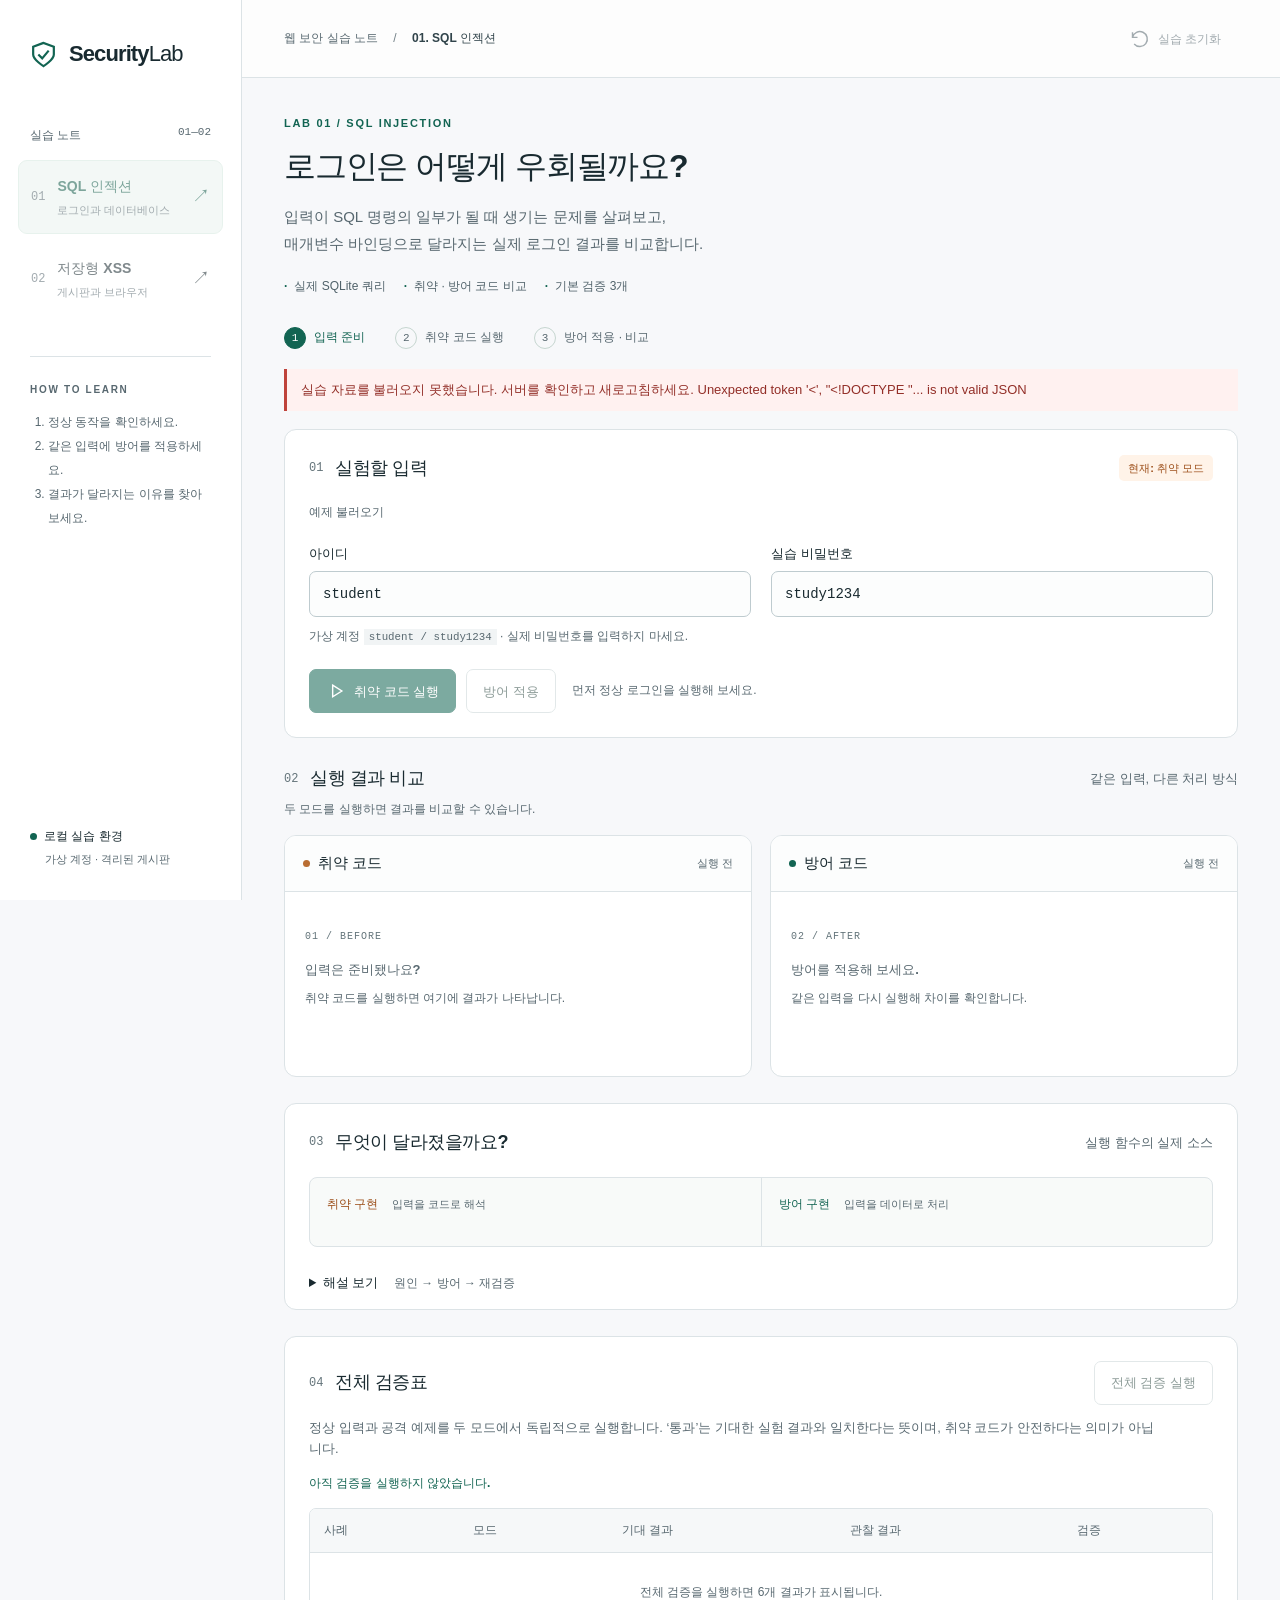
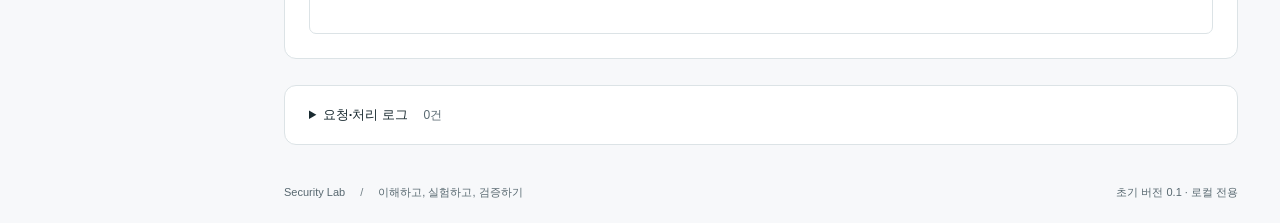
==== templates/index.html @ e04f398f "feat: add local SQL injection and stored XSS learning lab Implement real SQLite authentication and s" ====
<!doctype html>
<html lang="ko">
<head>
  <meta charset="utf-8"><meta name="viewport" content="width=device-width, initial-scale=1">
  <meta name="lab-token" content="{{ token }}">
  <title>Security Lab · 웹 보안 실습 노트</title>
  <link rel="stylesheet" href="/static/style.css"><script src="/static/app.js" defer></script>
</head>
<body>
  <a class="skip" href="#workspace">실습 본문으로 이동</a>
  <div class="app-shell">
    <aside class="sidebar">
      <a class="brand" href="/" aria-label="Security Lab 처음으로"><svg viewBox="0 0 24 24" fill="none" stroke="currentColor" stroke-width="1.7" aria-hidden="true"><path d="M12 3 4 6v6c0 4 8 9 8 9s8-5 8-9V6l-8-3Z"/><path d="m8 12 3 3 5-6"/></svg><span>Security<span class="brand-light">Lab</span></span></a>
      <div class="sidebar-heading">실습 노트 <span>01—02</span></div>
      <nav aria-label="실습 선택">
        <button class="lesson-nav active" data-lesson="sql" aria-pressed="true"><span class="nav-number">01</span><span>SQL 인젝션<small>로그인과 데이터베이스</small></span><span class="nav-arrow">↗</span></button>
        <button class="lesson-nav" data-lesson="xss" aria-pressed="false"><span class="nav-number">02</span><span>저장형 XSS<small>게시판과 브라우저</small></span><span class="nav-arrow">↗</span></button>
      </nav>
      <div class="side-guide"><p class="eyebrow">HOW TO LEARN</p><ol><li>정상 동작을 확인하세요.</li><li>같은 입력에 방어를 적용하세요.</li><li>결과가 달라지는 이유를 찾아보세요.</li></ol></div>
      <div class="local-status"><span class="status-dot"></span>로컬 실습 환경<small>가상 계정 · 격리된 게시판</small></div>
    </aside>
    <div class="main-shell">
      <header class="topbar"><span>웹 보안 실습 노트 <span class="divider">/</span> <strong id="breadcrumb">01. SQL 인젝션</strong></span><button id="reset" class="button subtle" disabled><svg viewBox="0 0 24 24" fill="none" stroke="currentColor" stroke-width="1.7" aria-hidden="true"><path d="M3 10a9 9 0 1 1 2 8M3 4v6h6"/></svg>실습 초기화</button></header>
      <main id="workspace">
        <section class="intro"><p class="eyebrow" id="lesson-number">LAB 01 / SQL INJECTION</p><h1 id="lesson-title">로그인은 어떻게 우회될까요?</h1><p id="lesson-description">입력이 SQL 명령의 일부가 될 때 생기는 문제를 살펴보고,<br class="desktop-break">매개변수 바인딩으로 달라지는 실제 로그인 결과를 비교합니다.</p><div class="lesson-meta"><span>실제 SQLite 쿼리</span><span>취약 · 방어 코드 비교</span><span>기본 검증 3개</span></div></section>
        <ol class="steps" aria-label="실습 순서"><li><span>1</span>입력 준비</li><li><span>2</span>취약 코드 실행</li><li><span>3</span>방어 적용 · 비교</li></ol>
        <div id="notice" class="notice" role="status" aria-live="polite">실습 자료를 불러오는 중입니다.</div>
        <section class="panel input-panel" aria-labelledby="input-heading">
          <div class="section-heading"><div><span class="section-number">01</span><h2 id="input-heading">실험할 입력</h2></div><span id="mode-badge" class="badge warning">현재: 취약 모드</span></div>
          <div class="example-row"><span>예제 불러오기</span><div id="examples" class="example-buttons"></div></div>
          <form id="lab-form">
            <div id="sql-inputs" class="field-grid"><label for="username">아이디<input id="username" name="username" maxlength="200" value="student" autocomplete="off" spellcheck="false" required></label><label for="password">실습 비밀번호<input id="password" name="password" maxlength="200" value="study1234" autocomplete="off" spellcheck="false" required></label></div>
            <div id="xss-inputs" hidden><label for="body">게시글 본문<textarea id="body" name="body" rows="4" maxlength="4000" spellcheck="false">안녕하세요</textarea></label><p class="field-note">저장한 원문을 다시 열어 확인합니다. 실습용 스크립트: <code>&lt;script&gt;labSignal()&lt;/script&gt;</code></p></div>
            <p id="account-hint" class="field-note">가상 계정 <code>student / study1234</code> · 실제 비밀번호를 입력하지 마세요.</p>
            <div class="action-row"><button id="run" class="button primary" type="submit" disabled><svg viewBox="0 0 24 24" fill="none" stroke="currentColor" stroke-width="1.7" aria-hidden="true"><path d="m8 5 11 7-11 7V5Z"/></svg><span id="run-label">취약 코드 실행</span></button><button id="defend" class="button" type="button" disabled>방어 적용</button><span id="input-state" class="action-hint">먼저 정상 로그인을 실행해 보세요.</span></div>
          </form>
        </section>
        <section class="results-section" aria-labelledby="results-heading"><div class="section-heading"><div><span class="section-number">02</span><h2 id="results-heading">실행 결과 비교</h2></div><span class="small muted">같은 입력, 다른 처리 방식</span></div><p id="comparison-note" class="comparison-note" aria-live="polite">두 모드를 실행하면 결과를 비교할 수 있습니다.</p><div class="compare-grid">
          <article class="result-panel" id="result-vulnerable"><header><span class="mode-dot vulnerable"></span><h3>취약 코드</h3><span class="result-tag" id="tag-vulnerable">실행 전</span></header><div id="output-vulnerable" class="result-output"><div class="empty-result"><span>01 / BEFORE</span><p>입력은 준비됐나요?</p><small>취약 코드를 실행하면 여기에 결과가 나타납니다.</small></div></div></article>
          <article class="result-panel" id="result-secure"><header><span class="mode-dot secure"></span><h3>방어 코드</h3><span class="result-tag" id="tag-secure">실행 전</span></header><div id="output-secure" class="result-output"><div class="empty-result"><span>02 / AFTER</span><p>방어를 적용해 보세요.</p><small>같은 입력을 다시 실행해 차이를 확인합니다.</small></div></div></article>
        </div></section>
        <section class="panel code-panel"><div class="section-heading"><div><span class="section-number">03</span><h2>무엇이 달라졌을까요?</h2></div><span class="small muted">실행 함수의 실제 소스</span></div><div class="compare-grid code-grid"><div id="code-vulnerable-wrap"><h3>취약 구현 <span>입력을 코드로 해석</span></h3><pre><code id="code-vulnerable"></code></pre></div><div id="code-secure-wrap"><h3>방어 구현 <span>입력을 데이터로 처리</span></h3><pre><code id="code-secure"></code></pre></div></div><details class="explanation"><summary>해설 보기 <span>원인 → 방어 → 재검증</span></summary><div id="explanation-content"></div></details></section>
        <section class="panel verification"><div class="section-heading"><div><span class="section-number">04</span><h2>전체 검증표</h2></div><button id="verify" class="button" disabled>전체 검증 실행</button></div><p class="muted small">정상 입력과 공격 예제를 두 모드에서 독립적으로 실행합니다. ‘통과’는 기대한 실험 결과와 일치한다는 뜻이며, 취약 코드가 안전하다는 의미가 아닙니다.</p><p id="verify-status" role="status">아직 검증을 실행하지 않았습니다.</p><div class="table-scroll"><table><caption class="sr-only">사례별 기대 결과와 실제 관찰 결과</caption><thead><tr><th scope="col">사례</th><th scope="col">모드</th><th scope="col">기대 결과</th><th scope="col">관찰 결과</th><th scope="col">검증</th></tr></thead><tbody id="verification-body"><tr><td colspan="5" class="table-empty">전체 검증을 실행하면 6개 결과가 표시됩니다.</td></tr></tbody></table></div><div id="verification-frames" class="verification-frames" aria-label="검증용 게시글 실습 영역"></div></section>
        <details class="panel logs"><summary>요청·처리 로그 <span id="log-count">0건</span></summary><p class="small muted">애플리케이션이 기록한 실제 요청과 처리 결과입니다. 네트워크 패킷 캡처가 아닙니다.</p><ol id="log-list"><li class="muted">아직 실행한 요청이 없습니다.</li></ol></details>
        <footer class="footer"><span>Security Lab <span class="divider">/</span> 이해하고, 실험하고, 검증하기</span><span>초기 버전 0.1 · 로컬 전용</span></footer>
      </main>
    </div>
  </div>
  <dialog id="reset-dialog"><h2>실습을 처음부터 시작할까요?</h2><p>이 브라우저의 게시글, 로그인 상태, 결과와 로그를 지웁니다.<br>프로그램 소스는 그대로 유지됩니다.</p><div class="action-row"><button id="cancel-reset" class="button">취소</button><button id="confirm-reset" class="button primary">초기화</button></div></dialog>
</body></html>
---- static/style.css ----
:root {
  --background:#f7f8fa;
  --surface:#fff;
  --foreground:#192a30;
  --muted:#586870;
  --border:#dce3e6;
  --primary:#126452;
  --primary-soft:#eaf4ef;
  --warning:#9c4e19;
  --warning-soft:#fff3e8;
  --radius:12px;
  font-family:Inter,"Segoe UI","Malgun Gothic",sans-serif;
  color:var(--foreground);
  background:var(--background);
  font-synthesis:none;
}

* {
  box-sizing:border-box;
}

body {
  margin:0;
  font-size:15px;
  line-height:1.65;
}

button,input,textarea {
  font:inherit;
}

button,a,input,textarea,summary {
  touch-action:manipulation;
}

button,summary,.button {
  cursor:pointer;
}

button,a,input,textarea {
  transition:background-color .18s,border-color .18s,color .18s;
}

button:disabled {
  cursor:wait;
  opacity:.55;
}

button {
  color:inherit;
}

a {
  color:var(--primary);
}

:focus-visible {
  outline:3px solid #267866;
  outline-offset:4px;
}

input:focus-visible,textarea:focus-visible {
  outline-offset:1px;
}

button svg,.brand svg {
  width:20px;
  height:20px;
  flex-shrink:0;
}

[hidden] {
  display:none!important;
}

h1,h2,h3,p {
  margin:0;
}

h1 {
  font-size:32px;
  line-height:1.35;
  letter-spacing:-1.2px;
  font-weight:750;
}

h2 {
  font-size:18px;
  letter-spacing:-.5px;
}

h3 {
  font-size:15px;
}

pre,code {
  font-family:Consolas,"Cascadia Code",monospace;
}

code {
  font-size:.9em;
}

pre {
  margin:0;
  white-space:pre-wrap;
  overflow-wrap:anywhere;
  line-height:1.7;
  font-size:13px;
}

small,.small {
  font-size:13px;
}

.muted {
  color:var(--muted);
}

.eyebrow {
  font-size:11px;
  font-weight:750;
  letter-spacing:1.7px;
  color:var(--primary);
}

.app-shell {
  display:grid;
  grid-template-columns:242px minmax(0,1fr);
  min-height:100vh;
}

.sidebar {
  background:#fff;
  border-right:1px solid var(--border);
  padding:32px 18px;
  display:flex;
  flex-direction:column;
  position:sticky;
  top:0;
  height:100vh;
}

.brand {
  display:flex;
  gap:10px;
  align-items:center;
  text-decoration:none;
  color:var(--foreground);
  padding:0 10px;
  font-size:22px;
  font-weight:750;
  letter-spacing:-.9px;
  min-height:44px;
}

.brand svg {
  color:var(--primary);
  width:31px;
  height:31px;
}

.brand-light {
  font-weight:400;
}

.sidebar-heading {
  display:flex;
  justify-content:space-between;
  margin:50px 12px 14px;
  color:var(--muted);
  font-size:12px;
  font-weight:600;
}

.sidebar-heading span {
  font:11px Consolas,monospace;
}

.lesson-nav {
  display:flex;
  align-items:center;
  gap:12px;
  text-align:left;
  width:100%;
  min-height:74px;
  background:none;
  border:1px solid transparent;
  border-radius:9px;
  padding:12px;
  margin-bottom:8px;
  font-size:14px;
  font-weight:650;
}

.lesson-nav small {
  display:block;
  font-size:11px;
  font-weight:400;
  margin-top:3px;
  color:var(--muted);
}

.lesson-nav.active {
  background:var(--primary-soft);
  color:#145c4b;
  border-color:#d5e8df;
}

.lesson-nav:hover {
  background:#eff3f4;
}

.nav-number {
  font:12px Consolas,monospace;
  color:var(--muted);
}

.nav-arrow {
  margin-left:auto;
  font-size:18px;
}

.side-guide {
  border-top:1px solid var(--border);
  margin:32px 12px 0;
  padding-top:25px;
}

.side-guide .eyebrow {
  font-size:10px;
  color:var(--muted);
}

.side-guide ol {
  padding-left:18px;
  font-size:12px;
  color:var(--muted);
  line-height:2;
  margin-top:12px;
}

.local-status {
  margin-top:auto;
  padding:32px 12px 0;
  font-size:12px;
  font-weight:650;
}

.status-dot {
  width:7px;
  height:7px;
  border-radius:50%;
  background:var(--primary);
  display:inline-block;
  margin-right:7px;
}

.local-status small {
  display:block;
  color:var(--muted);
  font-size:11px;
  font-weight:400;
  margin:3px 0 0 15px;
}

.main-shell {
  min-width:0;
}

.topbar {
  height:78px;
  border-bottom:1px solid var(--border);
  display:flex;
  align-items:center;
  justify-content:space-between;
  padding:0 42px;
  font-size:12px;
  color:var(--muted);
  background:#ffffffb8;
}

.topbar strong {
  color:#31444b;
  font-weight:550;
}

.divider {
  color:#738087;
  padding:0 12px;
}

#workspace {
  max-width:1200px;
  margin:auto;
  padding:36px 42px 22px;
}

.intro .eyebrow {
  margin-bottom:13px;
}

.intro>p:not(.eyebrow) {
  margin-top:15px;
  color:var(--muted);
  font-size:15px;
  line-height:1.8;
}

.lesson-meta {
  display:flex;
  flex-wrap:wrap;
  gap:18px;
  margin-top:20px;
  color:#50626a;
  font-size:12px;
}

.lesson-meta span::before {
  content:'·';
  margin-right:7px;
  color:var(--primary);
  font-weight:800;
}

.steps {
  display:flex;
  gap:30px;
  list-style:none;
  margin:30px 0 20px;
  padding:0;
  color:var(--muted);
  font-size:12px;
}

.steps li {
  display:flex;
  gap:8px;
  align-items:center;
}

.steps li:first-child {
  color:var(--primary);
  font-weight:650;
}

.steps li span {
  display:inline-flex;
  width:22px;
  height:22px;
  align-items:center;
  justify-content:center;
  border:1px solid #c6d6d0;
  border-radius:50%;
  font:11px Consolas,monospace;
}

.steps li:first-child span {
  background:var(--primary);
  color:white;
  border-color:var(--primary);
}

.notice {
  font-size:13px;
  border-left:3px solid #94b7a9;
  background:#eef4f1;
  padding:10px 14px;
  margin-bottom:18px;
  color:#285447;
  overflow-wrap:anywhere;
}

.notice.error {
  background:#fff1f0;
  border-color:#bf433b;
  color:#932f28;
}

.panel {
  border:1px solid var(--border);
  border-radius:var(--radius);
  background:var(--surface);
  padding:24px;
  margin-bottom:26px;
}

.section-heading {
  display:flex;
  justify-content:space-between;
  align-items:center;
  gap:12px;
  margin-bottom:20px;
}

.section-heading>div {
  display:flex;
  align-items:center;
  gap:12px;
}

.section-number {
  font:12px Consolas,monospace;
  color:#64747a;
}

.badge {
  display:inline-flex;
  border-radius:5px;
  font-size:11px;
  font-weight:650;
  padding:4px 9px;
  background:var(--primary-soft);
  color:var(--primary);
  white-space:nowrap;
}

.badge.warning {
  background:var(--warning-soft);
  color:var(--warning);
}

.example-row {
  display:flex;
  align-items:center;
  gap:16px;
  font-size:12px;
  color:var(--muted);
  margin-bottom:20px;
  flex-wrap:wrap;
}

.example-buttons {
  display:flex;
  gap:8px;
  flex-wrap:wrap;
}

.example-buttons button {
  font-size:12px;
  min-height:44px;
  border-radius:6px;
  border:1px solid var(--border);
  background:#fff;
  padding:8px 13px;
}

.example-buttons button:hover {
  border-color:#75998b;
  background:#f3f8f5;
}

.field-grid {
  display:grid;
  grid-template-columns:1fr 1fr;
  gap:20px;
}

label {
  font-size:13px;
  font-weight:650;
  display:block;
}

input,textarea {
  width:100%;
  display:block;
  border:1px solid #becbcf;
  border-radius:7px;
  background:#fcfdfd;
  color:var(--foreground);
  margin-top:7px;
  padding:11px 13px;
  min-height:46px;
  font-size:14px;
  font-weight:400;
  line-height:1.55;
}

textarea {
  resize:vertical;
  min-height:116px;
}

input {
  font-family:Consolas,"Malgun Gothic",monospace;
}

.field-note {
  color:var(--muted);
  font-size:12px;
  margin-top:10px;
  overflow-wrap:anywhere;
}

.field-note code {
  background:#f1f4f5;
  padding:2px 5px;
}

.action-row {
  display:flex;
  gap:10px;
  align-items:center;
  flex-wrap:wrap;
  margin-top:22px;
}

.button {
  display:inline-flex;
  align-items:center;
  justify-content:center;
  gap:8px;
  min-height:44px;
  border:1px solid #cbd6d7;
  border-radius:7px;
  background:#fff;
  padding:10px 16px;
  font-size:13px;
  font-weight:650;
  line-height:1.5;
  text-decoration:none;
  color:#304b45;
}

.button:hover {
  background:#f0f5f3;
  border-color:#85a79b;
}

.button.primary {
  background:var(--primary);
  color:white;
  border-color:var(--primary);
}

.button.primary:hover {
  background:#0d5143;
}

.button.subtle {
  background:transparent;
  border-color:transparent;
  color:var(--muted);
  font-size:12px;
}

.button.subtle:hover {
  background:#e9efed;
}

.action-hint {
  font-size:12px;
  color:var(--muted);
  padding-left:6px;
}

.results-section {
  margin-bottom:26px;
}

.results-section>.section-heading {
  margin-bottom:6px;
}

.comparison-note {
  font-size:12px;
  color:var(--muted);
  margin:0 0 15px;
}

.comparison-note.changed {
  color:var(--warning);
}

.compare-grid {
  display:grid;
  grid-template-columns:1fr 1fr;
  gap:18px;
}

.result-panel {
  background:white;
  border:1px solid var(--border);
  border-radius:var(--radius);
  overflow:hidden;
  min-width:0;
}

.result-panel>header {
  display:flex;
  align-items:center;
  gap:8px;
  padding:15px 18px;
  border-bottom:1px solid var(--border);
  background:#fcfdfd;
}

.mode-dot {
  width:7px;
  height:7px;
  border-radius:50%;
  background:var(--primary);
}

.mode-dot.vulnerable {
  background:#b96d32;
}

.result-tag {
  margin-left:auto;
  font-size:11px;
  color:var(--muted);
}

.result-output {
  padding:20px;
  min-height:184px;
}

.empty-result {
  padding:10px 0 18px;
}

.empty-result>span {
  font:10px Consolas,monospace;
  letter-spacing:1px;
  color:#63747a;
}

.empty-result p {
  font-size:15px;
  margin:13px 0 4px;
  font-weight:600;
}

.empty-result small {
  font-size:12px;
  color:var(--muted);
}

.outcome {
  font-size:20px;
  letter-spacing:-.5px;
  margin-bottom:8px;
}

.outcome.success {
  color:var(--primary);
}

.outcome.warning {
  color:var(--warning);
}

.outcome.error {
  color:#a22d26;
}

.result-output p {
  font-size:13px;
  color:var(--muted);
  overflow-wrap:anywhere;
}

.result-output .button {
  margin-top:16px;
}

.result-output iframe {
  display:block;
  width:100%;
  min-height:145px;
  border:1px solid var(--border);
  border-radius:6px;
  background:#fff;
  margin-top:14px;
}

.run-stamp {
  font-size:11px;
  color:var(--muted);
  margin-top:12px;
}

.code-panel {
  padding-bottom:0;
}

.code-grid {
  gap:0;
  border:1px solid var(--border);
  border-radius:8px;
  overflow:hidden;
  background:#f8faf9;
}

.code-grid>div {
  padding:17px;
  min-width:0;
}

.code-grid>div+div {
  border-left:1px solid var(--border);
}

.code-grid h3 {
  font-size:12px;
  margin-bottom:14px;
  color:var(--warning);
}

.code-grid h3 span {
  font-weight:400;
  color:var(--muted);
  font-size:11px;
  margin-left:10px;
}

.code-grid>div+div h3 {
  color:var(--primary);
}

.code-grid .code-active {
  box-shadow:inset 0 3px var(--primary);
  background:#eef6f2;
}

.explanation {
  margin-top:10px;
}

summary {
  min-height:52px;
  display:list-item;
  align-content:center;
  font-size:13px;
  font-weight:650;
}

summary span {
  font-weight:400;
  color:var(--muted);
  font-size:12px;
  margin-left:12px;
}

.explanation>div {
  padding:5px 0 22px;
  color:var(--muted);
  font-size:13px;
}

.explanation ol {
  padding-left:20px;
  margin:4px 0;
  line-height:1.95;
}

.verification>.section-heading {
  margin-bottom:12px;
}

.verification .muted {
  max-width:850px;
}

#verify-status {
  font-size:12px;
  margin:14px 0;
  color:var(--primary);
  font-weight:650;
}

.table-scroll {
  overflow:auto;
  border:1px solid var(--border);
  border-radius:7px;
}

table {
  border-collapse:collapse;
  width:100%;
  text-align:left;
  font-size:12px;
  min-width:640px;
}

th {
  background:#f6f8f9;
  color:var(--muted);
  font-weight:600;
  padding:12px 14px;
}

td {
  padding:13px 14px;
  border-top:1px solid var(--border);
  vertical-align:top;
}

td:last-child {
  white-space:nowrap;
}

tr:hover td {
  background:#fbfcfc;
}

.table-empty {
  text-align:center;
  color:var(--muted);
  padding:30px;
}

.state-pass {
  color:var(--primary);
  font-weight:650;
}

.state-fail,.state-error {
  color:#a22d26;
  font-weight:650;
}

.verification-frames {
  display:grid;
  grid-template-columns:1fr 1fr;
  gap:12px;
}

.verification-frames:empty {
  display:none;
}

.verification-frames details {
  margin-top:14px;
}

.verification-frames summary {
  font-size:12px;
}

.verification-frames iframe {
  width:100%;
  height:150px;
  border:1px solid var(--border);
  border-radius:6px;
  background:white;
}

.logs {
  padding:0 24px;
}

.logs>summary {
  min-height:58px;
}

.logs>p {
  margin-bottom:15px;
}

#log-list {
  list-style:none;
  padding:0;
  max-height:460px;
  overflow:auto;
}

#log-list li {
  border-top:1px solid var(--border);
  padding:12px 0;
  font-size:12px;
}

#log-list pre {
  font-size:11px;
  color:var(--muted);
  margin-top:5px;
}

.footer {
  display:flex;
  justify-content:space-between;
  gap:12px;
  flex-wrap:wrap;
  margin-top:38px;
  font-size:11px;
  color:var(--muted);
}

dialog {
  max-width:520px;
  width:calc(100% - 36px);
  border:1px solid var(--border);
  border-radius:14px;
  padding:28px;
  color:var(--foreground);
  box-shadow:0 20px 80px #192a3020;
}

dialog::backdrop {
  background:#142a3559;
}

dialog p {
  font-size:14px;
  color:var(--muted);
  margin-top:12px;
}

.standalone {
  max-width:760px;
  padding:40px;
  margin:8vh auto;
  background:white;
  border:1px solid var(--border);
  border-radius:12px;
}

.standalone>*+* {
  margin-top:20px;
}

.sr-only {
  position:absolute;
  width:1px;
  height:1px;
  padding:0;
  margin:-1px;
  overflow:hidden;
  clip:rect(0,0,0,0);
  white-space:nowrap;
  border:0;
}

.skip {
  position:fixed;
  top:-80px;
  left:16px;
  z-index:10;
  background:white;
  padding:12px;
}

.skip:focus {
  top:12px;
}

@media(min-width:1500px) {
  #workspace {
    padding-top:48px;
  }
  .intro {
    padding-bottom:5px;
  }
  .panel {
    padding:28px;
  }
  .code-panel {
    padding-bottom:0;
  }
  .logs {
    padding:0 28px;
  }
}

@media(max-width:1100px) {
  .app-shell {
    grid-template-columns:206px minmax(0,1fr);
  }
  .sidebar {
    padding:24px 12px;
  }
  .brand {
    font-size:20px;
  }
  .lesson-nav {
    gap:8px;
    padding:10px;
  }
  .nav-arrow {
    display:none;
  }
  .topbar {
    padding:0 26px;
  }
  #workspace {
    padding:30px 26px;
  }
  .panel {
    padding:20px;
  }
  .code-panel {
    padding-bottom:0;
  }
  .logs {
    padding:0 20px;
  }
  .code-grid {
    grid-template-columns:1fr;
  }
  .code-grid>div+div {
    border-left:0;
    border-top:1px solid var(--border);
  }
  h1 {
    font-size:28px;
  }
}

@media(max-width:760px) {
  body {
    font-size:16px;
  }
  .app-shell {
    display:block;
  }
  .sidebar {
    position:static;
    height:auto;
    display:block;
    padding:16px 20px 10px;
    border-right:0;
    border-bottom:1px solid var(--border);
  }
  .brand {
    padding:0;
    font-size:21px;
  }
  .brand svg {
    width:26px;
    height:26px;
  }
  .sidebar-heading,.side-guide,.local-status {
    display:none;
  }
  .sidebar nav {
    display:flex;
    gap:8px;
    margin-top:12px;
  }
  .lesson-nav {
    min-height:58px;
    margin:0;
    flex:1;
    font-size:13px;
  }
  .lesson-nav small {
    font-size:10px;
  }
  .topbar {
    height:62px;
    padding:0 20px;
    font-size:11px;
  }
  .topbar>span {
    font-size:0;
  }
  .topbar strong {
    font-size:12px;
  }
  .topbar .divider {
    display:none;
  }
  #workspace {
    padding:26px 20px;
  }
  .intro>p:not(.eyebrow) {
    font-size:14px;
  }
  .desktop-break {
    display:none;
  }
  h1 {
    font-size:26px;
  }
  .lesson-meta {
    gap:10px;
    font-size:11px;
  }
  .steps {
    gap:14px;
    font-size:11px;
    flex-wrap:wrap;
  }
  .panel {
    padding:18px;
  }
  .section-heading {
    flex-wrap:wrap;
    gap:10px;
  }
  .section-heading h2 {
    font-size:17px;
  }
  .section-heading .small {
    font-size:11px;
  }
  .field-grid,.compare-grid,.verification-frames {
    grid-template-columns:1fr;
  }
  .field-grid {
    gap:14px;
  }
  input,textarea {
    font-size:16px;
  }
  .action-hint {
    flex-basis:100%;
    padding:0;
  }
  .result-output {
    min-height:155px;
  }
  .code-panel {
    padding-bottom:0;
  }
  .code-grid>div+div {
    border-left:0;
    border-top:1px solid var(--border);
  }
  .logs {
    padding:0 18px;
  }
  .footer {
    margin-top:24px;
    font-size:10px;
  }
  .standalone {
    margin:24px 16px;
    padding:24px;
  }
  .badge {
    font-size:10px;
  }
  .explanation summary span {
    font-size:10px;
  }
  .table-scroll {
    margin-top:12px;
  }
}

@media(prefers-reduced-motion:reduce) {
  *,*::before,*::after {
    transition:none!important;
    scroll-behavior:auto!important;
  }
}
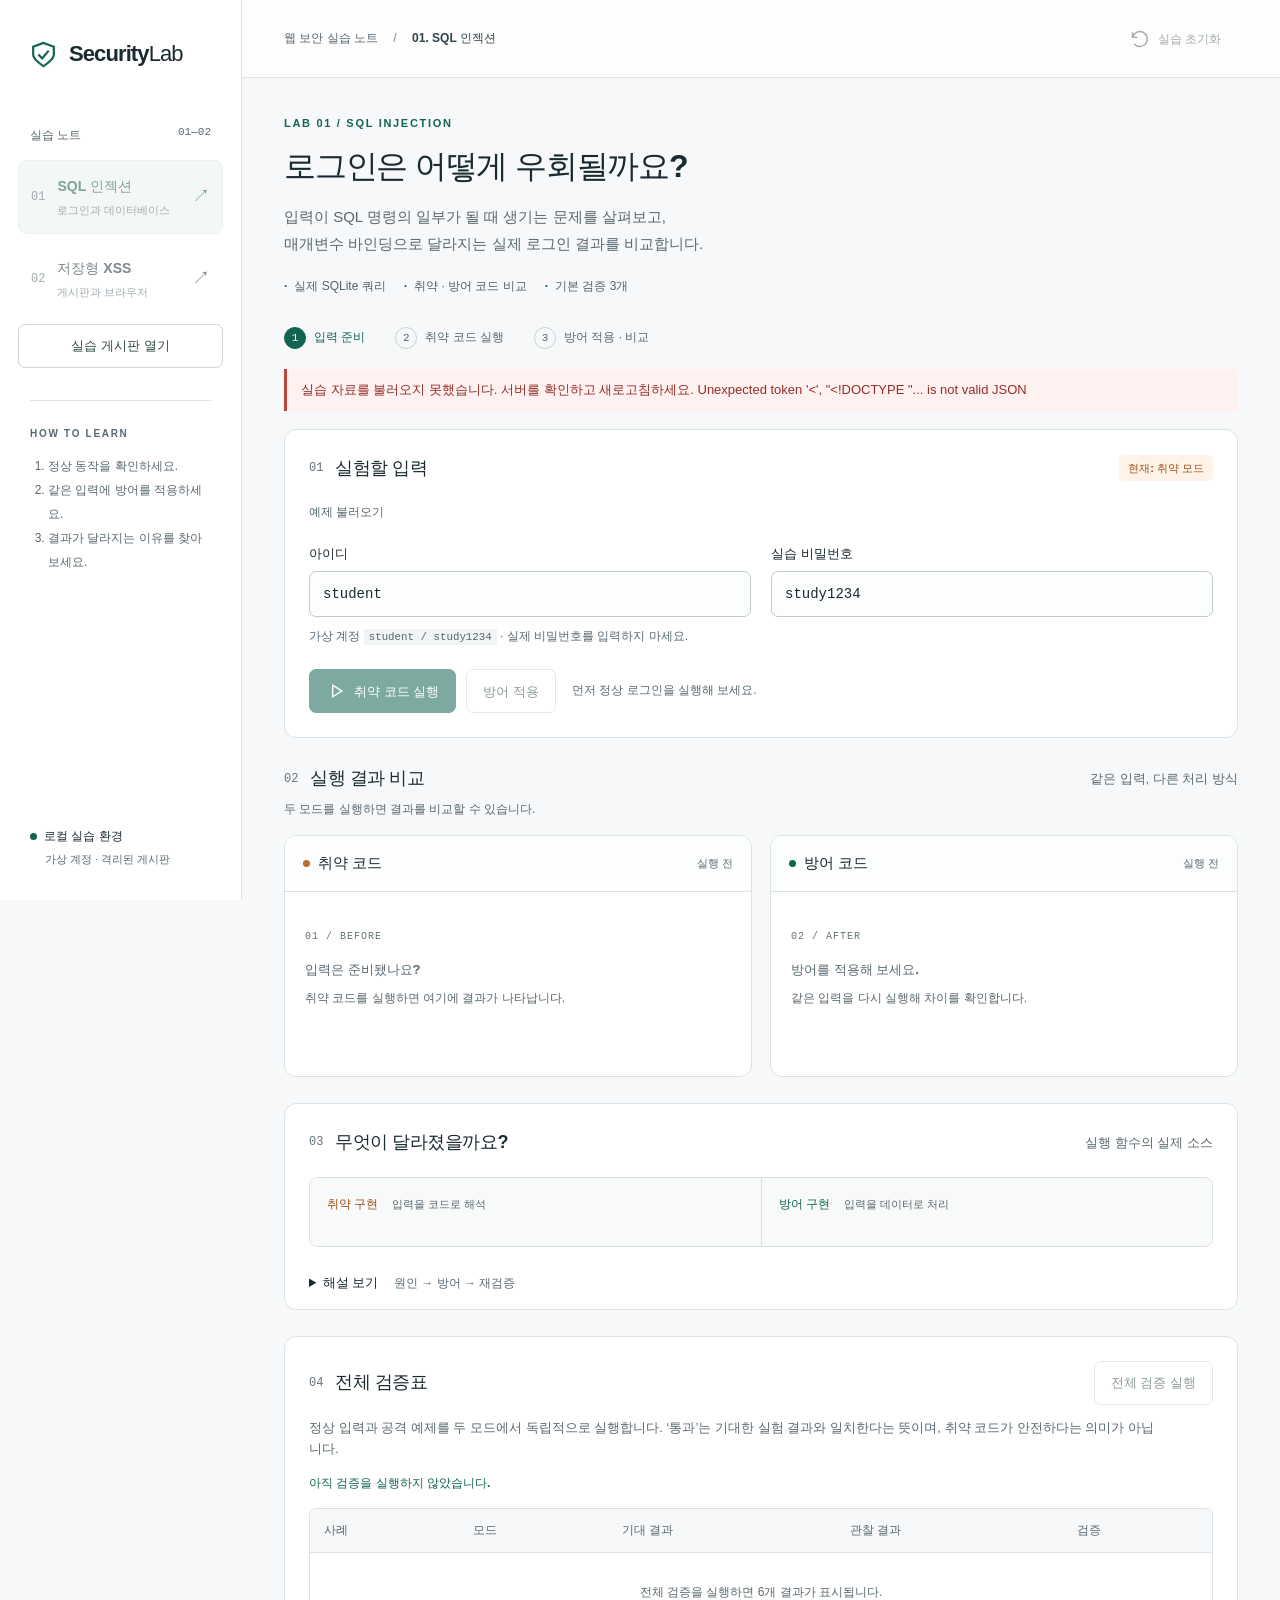
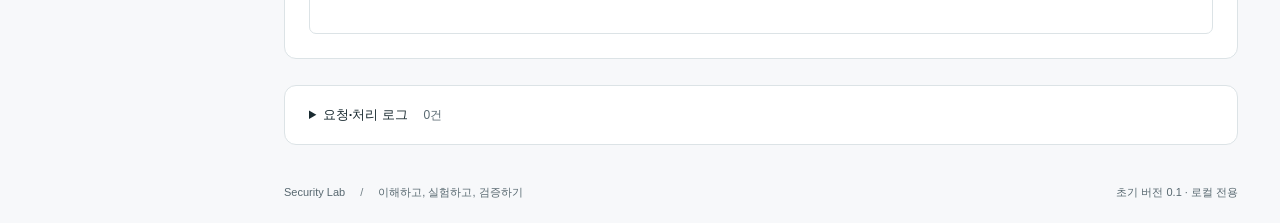
==== commit 6f1870a4: "feat: integrate board login and guided security learning" ====
--- a/templates/index.html
+++ b/templates/index.html
@@ -16,6 +16,7 @@
         <button class="lesson-nav active" data-lesson="sql" aria-pressed="true"><span class="nav-number">01</span><span>SQL 인젝션<small>로그인과 데이터베이스</small></span><span class="nav-arrow">↗</span></button>
         <button class="lesson-nav" data-lesson="xss" aria-pressed="false"><span class="nav-number">02</span><span>저장형 XSS<small>게시판과 브라우저</small></span><span class="nav-arrow">↗</span></button>
       </nav>
+      <a class="button" href="/board">실습 게시판 열기</a>
       <div class="side-guide"><p class="eyebrow">HOW TO LEARN</p><ol><li>정상 동작을 확인하세요.</li><li>같은 입력에 방어를 적용하세요.</li><li>결과가 달라지는 이유를 찾아보세요.</li></ol></div>
       <div class="local-status"><span class="status-dot"></span>로컬 실습 환경<small>가상 계정 · 격리된 게시판</small></div>
     </aside>
--- a/static/style.css
+++ b/static/style.css
@@ -1,3 +1,89 @@
+.board-journey { display:flex; flex-wrap:wrap; gap:8px 20px; padding:0; margin:0 0 24px; list-style:none; color:var(--muted); font-size:13px; }
+.board-journey [aria-current] { color:var(--primary); font-weight:700; border-bottom:2px solid var(--primary); }
+.next-action { border-left:3px solid var(--primary); background:var(--primary-soft); padding:20px; margin:20px 0 26px; }
+.next-action p { margin:10px 0 16px; color:var(--muted); font-size:14px; }
+.next-action .button { text-align:left; overflow-wrap:anywhere; }
+.sample-actions { display:flex; flex-wrap:wrap; gap:8px; }
+.sample-feedback { margin-bottom:22px; }
+.plain-result { border-left:3px solid var(--primary); padding:10px 12px; background:var(--primary-soft); }
+#learning-panel { scroll-margin-top:20px; }
+.board-workspace {
+  display:grid;
+  grid-template-columns:minmax(0, 1fr) minmax(340px, 440px);
+  max-width:1500px;
+  margin:auto;
+}
+.board-workspace .board-main { width:100%; margin:0; padding:36px 28px; }
+.board-header nav { flex-wrap:wrap; }
+.board-account { font-size:14px; }
+.learning-panel { min-width:0; padding:24px; border-left:1px solid var(--border); background:var(--surface); overflow-wrap:anywhere; }
+.learning-panel>details>summary { font-size:17px; }
+.learning-panel pre { padding:12px; margin:10px 0; background:var(--background); border:1px solid var(--border); border-radius:6px; font-size:12px; }
+.learning-panel .executed-code { border-left:3px solid var(--primary); background:var(--primary-soft); }
+.trace-request { margin:24px 0; color:var(--muted); font-size:13px; }
+.trace-steps { padding-left:20px; }
+.trace-steps>li { margin-bottom:20px; font-weight:600; }
+.trace-result { margin:16px 0 24px; font-size:13px; font-weight:400; }
+.trace-result h3 { margin-bottom:8px; }
+.learning-guide { border-top:1px solid var(--border); margin-top:24px; font-size:13px; }
+.learning-guide ol { padding-left:20px; }
+.learning-guide li { margin:12px 0; }
+.learning-empty { padding:24px 0; color:var(--muted); font-size:14px; }
+.board-form label+label { margin-top:20px; }
+.mode-options { display:flex; flex-wrap:wrap; gap:8px 20px; margin:16px 0; padding:12px; border:1px solid var(--border); border-radius:6px; }
+.mode-options legend { font-size:13px; }
+.mode-options label { display:flex; align-items:center; gap:8px; min-height:44px; cursor:pointer; }
+.mode-options input { width:18px; height:18px; min-height:0; margin:0; accent-color:var(--primary); cursor:pointer; }
+.board-preview { border-top:1px solid var(--border); margin-top:24px; padding-top:24px; }
+.board-preview h2 { font-size:16px; margin-bottom:12px; }
+.board-preview iframe { width:100%; min-height:210px; border:1px solid var(--border); border-radius:6px; background:white; }
+.observation { color:var(--muted); font-size:13px; margin-top:12px; }
+@media(max-width:1000px) {
+  .board-workspace { grid-template-columns:1fr; }
+  .learning-panel { border-left:0; border-top:1px solid var(--border); }
+  .board-workspace .board-main { padding:28px 20px; }
+}
+.board-header {
+  display:flex;
+  justify-content:space-between;
+  align-items:center;
+  flex-wrap:wrap;
+  gap:16px;
+  padding:20px max(20px, calc((100% - 960px) / 2));
+  border-bottom:1px solid var(--border);
+  background:var(--surface);
+}
+
+.board-header nav,.board-heading {
+  display:flex;
+  align-items:center;
+  justify-content:space-between;
+  gap:12px;
+}
+
+.board-main {
+  max-width:1000px;
+  padding:40px 20px;
+  margin:auto;
+  overflow-wrap:anywhere;
+}
+
+.board-main .eyebrow { margin-bottom:12px; }
+.board-description { margin:14px 0 28px; color:var(--muted); }
+.board-main .board-panel { padding:0; overflow:hidden; }
+.board-table { min-width:0; table-layout:fixed; font-size:14px; }
+.board-table caption { text-align:left; padding:16px; color:var(--muted); }
+.board-table th:first-child { width:60%; }
+.board-table td:last-child { white-space:normal; }
+.board-table time { display:block; font-size:12px; color:var(--muted); }
+.board-title { display:flex; align-items:center; min-height:44px; cursor:pointer; }
+.board-form label { font-size:15px; }
+.board-form .field-note { margin-bottom:24px; }
+.board-byline { color:var(--muted); font-size:13px; margin:16px 0 24px; }
+.board-body { white-space:pre-wrap; border-top:1px solid var(--border); padding-top:24px; min-height:200px; }
+.board-footer { margin-top:36px; color:var(--muted); font-size:13px; }
+.board-page .button { text-decoration:none; }
+
 :root {
   --background:#f7f8fa;
   --surface:#fff;
